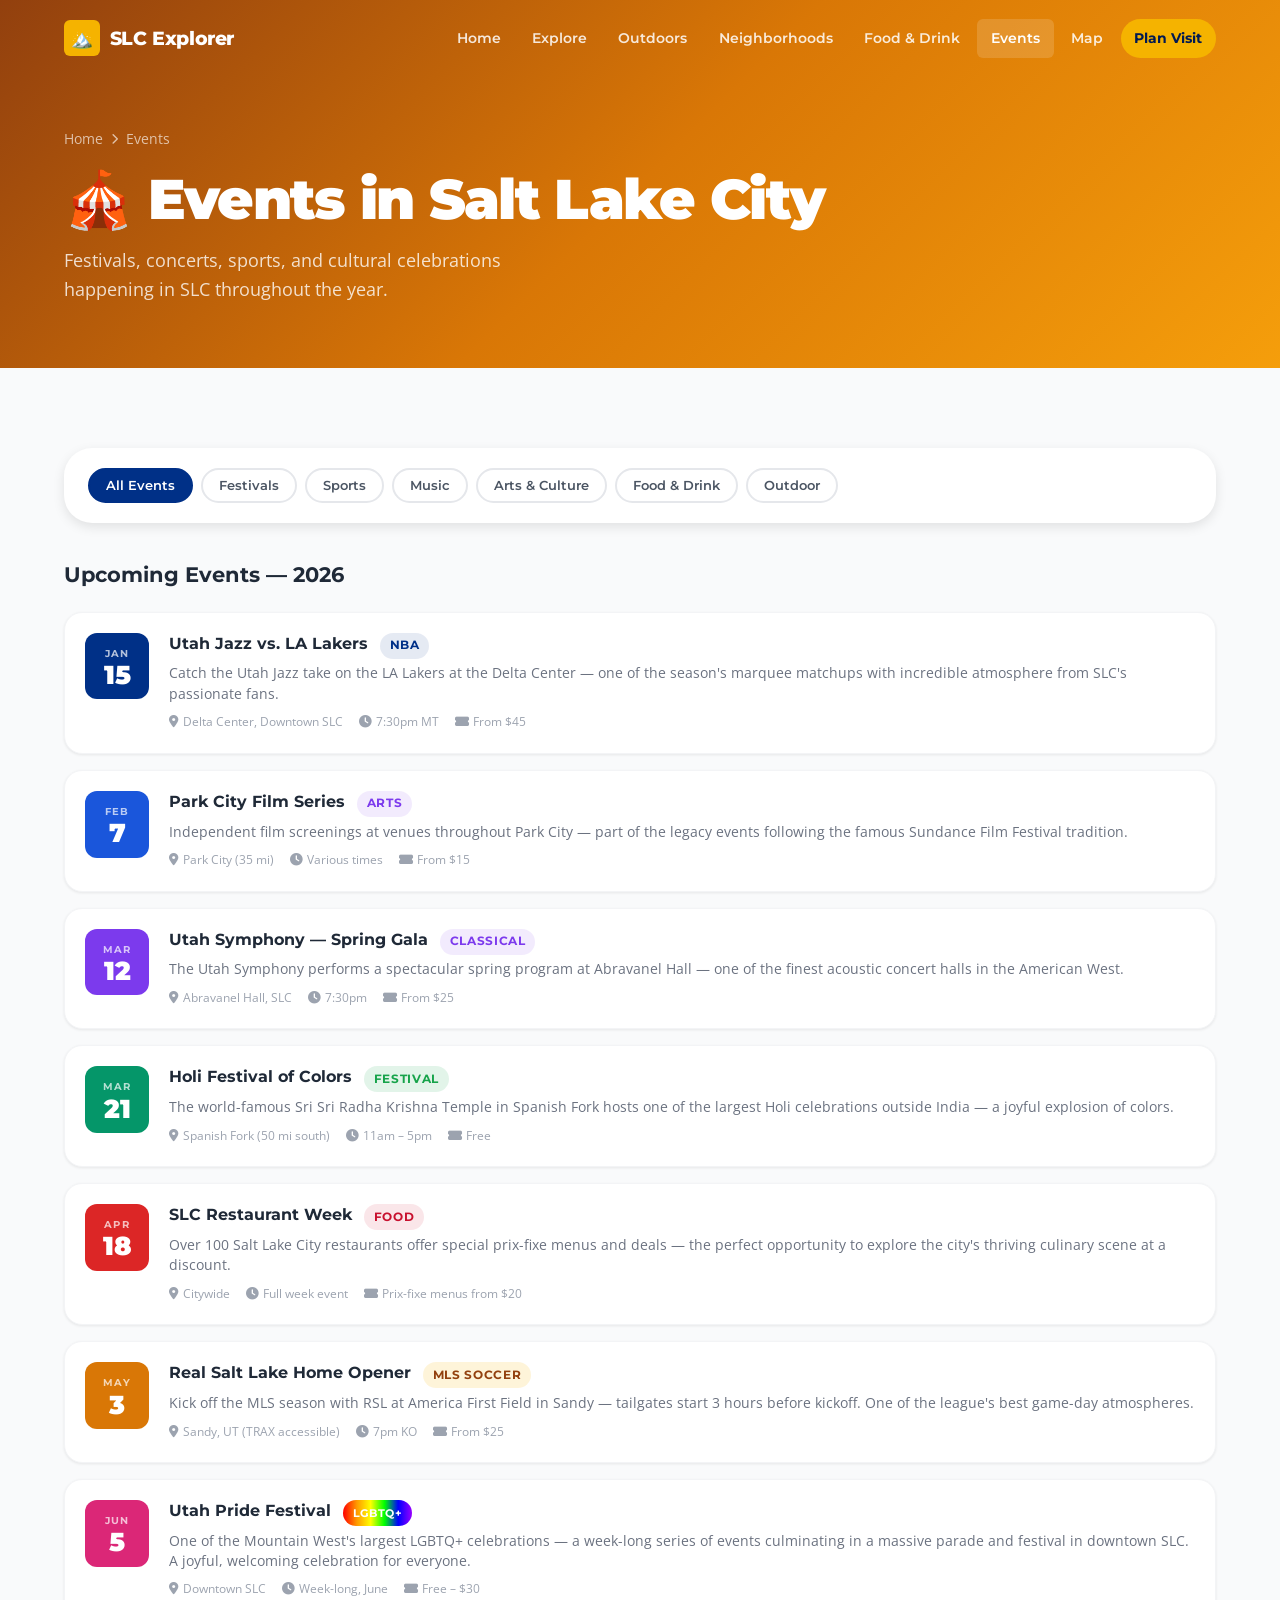
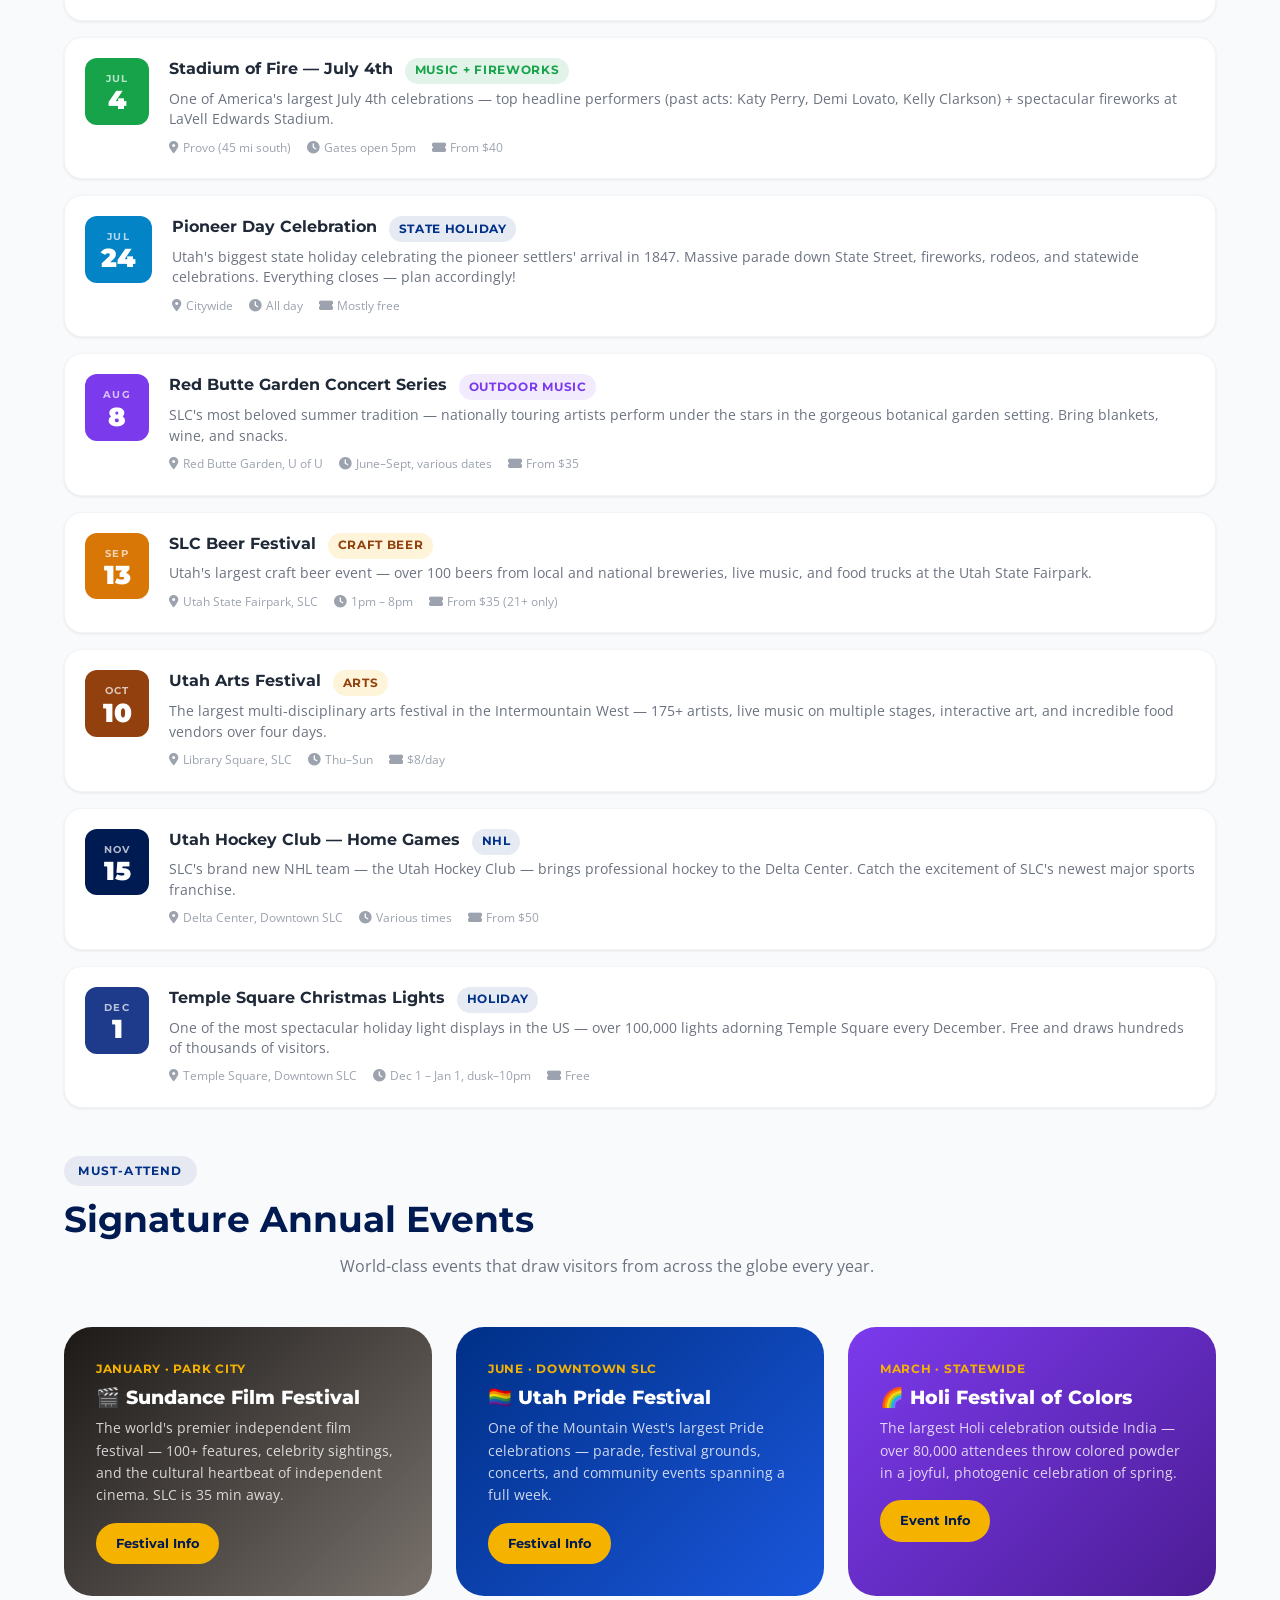
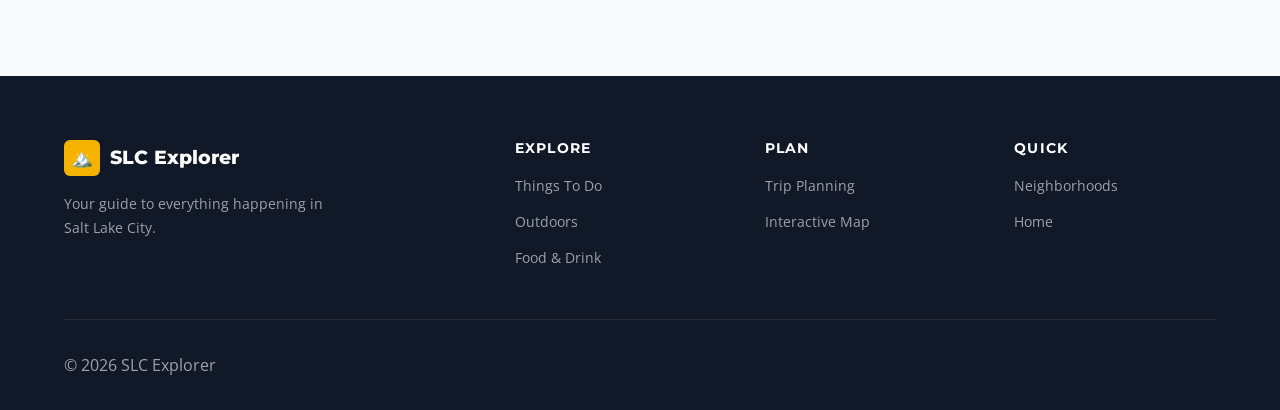
==== events.html @ 90711b34 "Build complete interactive SLC website with 8 pages - index.html: Home page with hero, mountain SVG," ====
<!DOCTYPE html>
<html lang="en">
<head>
  <meta charset="UTF-8">
  <meta name="viewport" content="width=device-width, initial-scale=1.0">
  <title>Events — SLC Explorer</title>
  <link rel="preconnect" href="https://fonts.googleapis.com">
  <link href="https://fonts.googleapis.com/css2?family=Montserrat:wght@400;600;700;800;900&family=Open+Sans:wght@400;500;600&display=swap" rel="stylesheet">
  <link rel="stylesheet" href="https://cdnjs.cloudflare.com/ajax/libs/font-awesome/6.4.0/css/all.min.css">
  <link rel="stylesheet" href="style.css">
  <style>
    .event-date { display: flex; flex-direction: column; align-items: center; background: var(--primary); color: var(--white); border-radius: var(--radius-md); padding: 0.75rem 1rem; min-width: 64px; text-align: center; flex-shrink: 0; }
    .event-date .month { font-family: var(--font-sans); font-size: 0.65rem; font-weight: 700; text-transform: uppercase; letter-spacing: 0.1em; color: rgba(255,255,255,0.7); }
    .event-date .day { font-family: var(--font-sans); font-size: 1.6rem; font-weight: 900; line-height: 1; }
    .event-card { display: flex; gap: 1.25rem; background: var(--white); border-radius: var(--radius-lg); padding: 1.25rem; box-shadow: var(--shadow-sm); border: 1px solid var(--gray-100); transition: var(--transition); align-items: flex-start; }
    .event-card:hover { transform: translateY(-4px); box-shadow: var(--shadow-lg); }
    .event-info h3 { font-size: 1rem; font-weight: 700; margin-bottom: 0.3rem; }
    .event-info p { font-size: 0.85rem; color: var(--gray-500); line-height: 1.5; margin-bottom: 0.5rem; }
    .event-meta { display: flex; gap: 1rem; flex-wrap: wrap; }
    .event-meta span { font-size: 0.78rem; color: var(--gray-400); display: flex; align-items: center; gap: 0.3rem; }
    .annual-card { border-radius: var(--radius-xl); padding: 2rem; color: var(--white); position: relative; overflow: hidden; }
    .annual-card h3 { font-size: 1.2rem; font-weight: 800; margin-bottom: 0.5rem; }
    .annual-card p { font-size: 0.85rem; color: rgba(255,255,255,0.8); margin-bottom: 1rem; }
    .annual-card .timing { font-family: var(--font-sans); font-size: 0.78rem; font-weight: 700; color: var(--accent); text-transform: uppercase; letter-spacing: 0.06em; margin-bottom: 0.4rem; }
  </style>
</head>
<body>

<nav class="navbar scrolled" id="navbar">
  <div class="container">
    <a href="index.html" class="nav-logo"><div class="logo-icon">🏔️</div> SLC Explorer</a>
    <div class="nav-links">
      <a href="index.html">Home</a>
      <a href="explore.html">Explore</a>
      <a href="outdoors.html">Outdoors</a>
      <a href="neighborhoods.html">Neighborhoods</a>
      <a href="food.html">Food & Drink</a>
      <a href="events.html" class="active">Events</a>
      <a href="map.html">Map</a>
      <a href="plan.html" class="nav-cta">Plan Visit</a>
    </div>
    <button class="nav-toggle"><span></span><span></span><span></span></button>
  </div>
</nav>

<div class="page-hero">
  <div class="page-hero-bg" style="background: linear-gradient(135deg, #92400e 0%, #d97706 50%, #f59e0b 100%);"></div>
  <div class="container">
    <div class="breadcrumb"><a href="index.html">Home</a> <i class="fas fa-chevron-right" style="font-size:0.7rem;"></i> Events</div>
    <h1>🎪 Events in Salt Lake City</h1>
    <p>Festivals, concerts, sports, and cultural celebrations happening in SLC throughout the year.</p>
  </div>
</div>

<section class="section">
  <div class="container">

    <!-- Filter -->
    <div class="filter-bar reveal">
      <div class="filter-chips">
        <button class="chip active" data-filter="all">All Events</button>
        <button class="chip" data-filter="festival">Festivals</button>
        <button class="chip" data-filter="sports">Sports</button>
        <button class="chip" data-filter="music">Music</button>
        <button class="chip" data-filter="arts">Arts & Culture</button>
        <button class="chip" data-filter="food">Food & Drink</button>
        <button class="chip" data-filter="outdoor">Outdoor</button>
      </div>
    </div>

    <!-- Upcoming Events List -->
    <h3 class="reveal" style="margin-bottom: 1.5rem; font-size: 1.3rem;">Upcoming Events — 2026</h3>
    <div class="cards-grid" style="display: flex; flex-direction: column; gap: 1rem; margin-bottom: 3rem;">

      <div class="event-card filterable-card reveal" data-category="sports">
        <div class="event-date" style="background: var(--primary);">
          <div class="month">JAN</div>
          <div class="day">15</div>
        </div>
        <div class="event-info">
          <div style="display: flex; align-items: center; gap: 0.75rem; margin-bottom: 0.3rem;"><h3>Utah Jazz vs. LA Lakers</h3><span class="badge badge-blue">NBA</span></div>
          <p>Catch the Utah Jazz take on the LA Lakers at the Delta Center — one of the season's marquee matchups with incredible atmosphere from SLC's passionate fans.</p>
          <div class="event-meta">
            <span><i class="fas fa-map-marker-alt"></i> Delta Center, Downtown SLC</span>
            <span><i class="fas fa-clock"></i> 7:30pm MT</span>
            <span><i class="fas fa-ticket-alt"></i> From $45</span>
          </div>
        </div>
      </div>

      <div class="event-card filterable-card reveal" data-category="outdoor festival">
        <div class="event-date" style="background: var(--primary-light);">
          <div class="month">FEB</div>
          <div class="day">7</div>
        </div>
        <div class="event-info">
          <div style="display: flex; align-items: center; gap: 0.75rem; margin-bottom: 0.3rem;"><h3>Park City Film Series</h3><span class="badge badge-purple">Arts</span></div>
          <p>Independent film screenings at venues throughout Park City — part of the legacy events following the famous Sundance Film Festival tradition.</p>
          <div class="event-meta">
            <span><i class="fas fa-map-marker-alt"></i> Park City (35 mi)</span>
            <span><i class="fas fa-clock"></i> Various times</span>
            <span><i class="fas fa-ticket-alt"></i> From $15</span>
          </div>
        </div>
      </div>

      <div class="event-card filterable-card reveal" data-category="music">
        <div class="event-date" style="background: #7c3aed;">
          <div class="month">MAR</div>
          <div class="day">12</div>
        </div>
        <div class="event-info">
          <div style="display: flex; align-items: center; gap: 0.75rem; margin-bottom: 0.3rem;"><h3>Utah Symphony — Spring Gala</h3><span class="badge badge-purple">Classical</span></div>
          <p>The Utah Symphony performs a spectacular spring program at Abravanel Hall — one of the finest acoustic concert halls in the American West.</p>
          <div class="event-meta">
            <span><i class="fas fa-map-marker-alt"></i> Abravanel Hall, SLC</span>
            <span><i class="fas fa-clock"></i> 7:30pm</span>
            <span><i class="fas fa-ticket-alt"></i> From $25</span>
          </div>
        </div>
      </div>

      <div class="event-card filterable-card reveal" data-category="festival outdoor">
        <div class="event-date" style="background: #059669;">
          <div class="month">MAR</div>
          <div class="day">21</div>
        </div>
        <div class="event-info">
          <div style="display: flex; align-items: center; gap: 0.75rem; margin-bottom: 0.3rem;"><h3>Holi Festival of Colors</h3><span class="badge badge-green">Festival</span></div>
          <p>The world-famous Sri Sri Radha Krishna Temple in Spanish Fork hosts one of the largest Holi celebrations outside India — a joyful explosion of colors.</p>
          <div class="event-meta">
            <span><i class="fas fa-map-marker-alt"></i> Spanish Fork (50 mi south)</span>
            <span><i class="fas fa-clock"></i> 11am – 5pm</span>
            <span><i class="fas fa-ticket-alt"></i> Free</span>
          </div>
        </div>
      </div>

      <div class="event-card filterable-card reveal" data-category="food festival">
        <div class="event-date" style="background: #dc2626;">
          <div class="month">APR</div>
          <div class="day">18</div>
        </div>
        <div class="event-info">
          <div style="display: flex; align-items: center; gap: 0.75rem; margin-bottom: 0.3rem;"><h3>SLC Restaurant Week</h3><span class="badge badge-red">Food</span></div>
          <p>Over 100 Salt Lake City restaurants offer special prix-fixe menus and deals — the perfect opportunity to explore the city's thriving culinary scene at a discount.</p>
          <div class="event-meta">
            <span><i class="fas fa-map-marker-alt"></i> Citywide</span>
            <span><i class="fas fa-clock"></i> Full week event</span>
            <span><i class="fas fa-ticket-alt"></i> Prix-fixe menus from $20</span>
          </div>
        </div>
      </div>

      <div class="event-card filterable-card reveal" data-category="sports outdoor">
        <div class="event-date" style="background: #d97706;">
          <div class="month">MAY</div>
          <div class="day">3</div>
        </div>
        <div class="event-info">
          <div style="display: flex; align-items: center; gap: 0.75rem; margin-bottom: 0.3rem;"><h3>Real Salt Lake Home Opener</h3><span class="badge badge-yellow">MLS Soccer</span></div>
          <p>Kick off the MLS season with RSL at America First Field in Sandy — tailgates start 3 hours before kickoff. One of the league's best game-day atmospheres.</p>
          <div class="event-meta">
            <span><i class="fas fa-map-marker-alt"></i> Sandy, UT (TRAX accessible)</span>
            <span><i class="fas fa-clock"></i> 7pm KO</span>
            <span><i class="fas fa-ticket-alt"></i> From $25</span>
          </div>
        </div>
      </div>

      <div class="event-card filterable-card reveal" data-category="festival arts">
        <div class="event-date" style="background: #db2777;">
          <div class="month">JUN</div>
          <div class="day">5</div>
        </div>
        <div class="event-info">
          <div style="display: flex; align-items: center; gap: 0.75rem; margin-bottom: 0.3rem;"><h3>Utah Pride Festival</h3><span class="badge" style="background: linear-gradient(90deg, #f00, #f90, #ff0, #0f0, #00f, #90f); color: white; font-size: 0.7rem;">LGBTQ+</span></div>
          <p>One of the Mountain West's largest LGBTQ+ celebrations — a week-long series of events culminating in a massive parade and festival in downtown SLC. A joyful, welcoming celebration for everyone.</p>
          <div class="event-meta">
            <span><i class="fas fa-map-marker-alt"></i> Downtown SLC</span>
            <span><i class="fas fa-clock"></i> Week-long, June</span>
            <span><i class="fas fa-ticket-alt"></i> Free – $30</span>
          </div>
        </div>
      </div>

      <div class="event-card filterable-card reveal" data-category="music outdoor">
        <div class="event-date" style="background: #16a34a;">
          <div class="month">JUL</div>
          <div class="day">4</div>
        </div>
        <div class="event-info">
          <div style="display: flex; align-items: center; gap: 0.75rem; margin-bottom: 0.3rem;"><h3>Stadium of Fire — July 4th</h3><span class="badge badge-green">Music + Fireworks</span></div>
          <p>One of America's largest July 4th celebrations — top headline performers (past acts: Katy Perry, Demi Lovato, Kelly Clarkson) + spectacular fireworks at LaVell Edwards Stadium.</p>
          <div class="event-meta">
            <span><i class="fas fa-map-marker-alt"></i> Provo (45 mi south)</span>
            <span><i class="fas fa-clock"></i> Gates open 5pm</span>
            <span><i class="fas fa-ticket-alt"></i> From $40</span>
          </div>
        </div>
      </div>

      <div class="event-card filterable-card reveal" data-category="arts festival">
        <div class="event-date" style="background: #0284c7;">
          <div class="month">JUL</div>
          <div class="day">24</div>
        </div>
        <div class="event-info">
          <div style="display: flex; align-items: center; gap: 0.75rem; margin-bottom: 0.3rem;"><h3>Pioneer Day Celebration</h3><span class="badge badge-blue">State Holiday</span></div>
          <p>Utah's biggest state holiday celebrating the pioneer settlers' arrival in 1847. Massive parade down State Street, fireworks, rodeos, and statewide celebrations. Everything closes — plan accordingly!</p>
          <div class="event-meta">
            <span><i class="fas fa-map-marker-alt"></i> Citywide</span>
            <span><i class="fas fa-clock"></i> All day</span>
            <span><i class="fas fa-ticket-alt"></i> Mostly free</span>
          </div>
        </div>
      </div>

      <div class="event-card filterable-card reveal" data-category="festival music outdoor">
        <div class="event-date" style="background: #7c3aed;">
          <div class="month">AUG</div>
          <div class="day">8</div>
        </div>
        <div class="event-info">
          <div style="display: flex; align-items: center; gap: 0.75rem; margin-bottom: 0.3rem;"><h3>Red Butte Garden Concert Series</h3><span class="badge badge-purple">Outdoor Music</span></div>
          <p>SLC's most beloved summer tradition — nationally touring artists perform under the stars in the gorgeous botanical garden setting. Bring blankets, wine, and snacks.</p>
          <div class="event-meta">
            <span><i class="fas fa-map-marker-alt"></i> Red Butte Garden, U of U</span>
            <span><i class="fas fa-clock"></i> June–Sept, various dates</span>
            <span><i class="fas fa-ticket-alt"></i> From $35</span>
          </div>
        </div>
      </div>

      <div class="event-card filterable-card reveal" data-category="food festival">
        <div class="event-date" style="background: #d97706;">
          <div class="month">SEP</div>
          <div class="day">13</div>
        </div>
        <div class="event-info">
          <div style="display: flex; align-items: center; gap: 0.75rem; margin-bottom: 0.3rem;"><h3>SLC Beer Festival</h3><span class="badge badge-yellow">Craft Beer</span></div>
          <p>Utah's largest craft beer event — over 100 beers from local and national breweries, live music, and food trucks at the Utah State Fairpark.</p>
          <div class="event-meta">
            <span><i class="fas fa-map-marker-alt"></i> Utah State Fairpark, SLC</span>
            <span><i class="fas fa-clock"></i> 1pm – 8pm</span>
            <span><i class="fas fa-ticket-alt"></i> From $35 (21+ only)</span>
          </div>
        </div>
      </div>

      <div class="event-card filterable-card reveal" data-category="arts festival">
        <div class="event-date" style="background: #92400e;">
          <div class="month">OCT</div>
          <div class="day">10</div>
        </div>
        <div class="event-info">
          <div style="display: flex; align-items: center; gap: 0.75rem; margin-bottom: 0.3rem;"><h3>Utah Arts Festival</h3><span class="badge badge-yellow">Arts</span></div>
          <p>The largest multi-disciplinary arts festival in the Intermountain West — 175+ artists, live music on multiple stages, interactive art, and incredible food vendors over four days.</p>
          <div class="event-meta">
            <span><i class="fas fa-map-marker-alt"></i> Library Square, SLC</span>
            <span><i class="fas fa-clock"></i> Thu–Sun</span>
            <span><i class="fas fa-ticket-alt"></i> $8/day</span>
          </div>
        </div>
      </div>

      <div class="event-card filterable-card reveal" data-category="sports">
        <div class="event-date" style="background: var(--primary-dark);">
          <div class="month">NOV</div>
          <div class="day">15</div>
        </div>
        <div class="event-info">
          <div style="display: flex; align-items: center; gap: 0.75rem; margin-bottom: 0.3rem;"><h3>Utah Hockey Club — Home Games</h3><span class="badge badge-blue">NHL</span></div>
          <p>SLC's brand new NHL team — the Utah Hockey Club — brings professional hockey to the Delta Center. Catch the excitement of SLC's newest major sports franchise.</p>
          <div class="event-meta">
            <span><i class="fas fa-map-marker-alt"></i> Delta Center, Downtown SLC</span>
            <span><i class="fas fa-clock"></i> Various times</span>
            <span><i class="fas fa-ticket-alt"></i> From $50</span>
          </div>
        </div>
      </div>

      <div class="event-card filterable-card reveal" data-category="festival outdoor">
        <div class="event-date" style="background: #1e3a8a;">
          <div class="month">DEC</div>
          <div class="day">1</div>
        </div>
        <div class="event-info">
          <div style="display: flex; align-items: center; gap: 0.75rem; margin-bottom: 0.3rem;"><h3>Temple Square Christmas Lights</h3><span class="badge badge-blue">Holiday</span></div>
          <p>One of the most spectacular holiday light displays in the US — over 100,000 lights adorning Temple Square every December. Free and draws hundreds of thousands of visitors.</p>
          <div class="event-meta">
            <span><i class="fas fa-map-marker-alt"></i> Temple Square, Downtown SLC</span>
            <span><i class="fas fa-clock"></i> Dec 1 – Jan 1, dusk–10pm</span>
            <span><i class="fas fa-ticket-alt"></i> Free</span>
          </div>
        </div>
      </div>
    </div>

    <!-- Annual Signature Events -->
    <div class="section-header reveal" style="text-align:left;">
      <div class="section-tag">Must-Attend</div>
      <h2>Signature Annual Events</h2>
      <p style="color: var(--gray-500);">World-class events that draw visitors from across the globe every year.</p>
    </div>
    <div class="grid-3 reveal">
      <div class="annual-card" style="background: linear-gradient(135deg, #1c1917, #78716c);">
        <div class="timing">January · Park City</div>
        <h3>🎬 Sundance Film Festival</h3>
        <p>The world's premier independent film festival — 100+ features, celebrity sightings, and the cultural heartbeat of independent cinema. SLC is 35 min away.</p>
        <a href="#" class="btn btn-primary btn-sm">Festival Info</a>
      </div>
      <div class="annual-card" style="background: linear-gradient(135deg, #003087, #1a56db);">
        <div class="timing">June · Downtown SLC</div>
        <h3>🏳️‍🌈 Utah Pride Festival</h3>
        <p>One of the Mountain West's largest Pride celebrations — parade, festival grounds, concerts, and community events spanning a full week.</p>
        <a href="#" class="btn btn-primary btn-sm">Festival Info</a>
      </div>
      <div class="annual-card" style="background: linear-gradient(135deg, #7c3aed, #4c1d95);">
        <div class="timing">March · Statewide</div>
        <h3>🌈 Holi Festival of Colors</h3>
        <p>The largest Holi celebration outside India — over 80,000 attendees throw colored powder in a joyful, photogenic celebration of spring.</p>
        <a href="#" class="btn btn-primary btn-sm">Event Info</a>
      </div>
    </div>

  </div>
</section>

<footer class="footer">
  <div class="container">
    <div class="footer-grid">
      <div class="footer-brand"><div class="logo"><div class="icon">🏔️</div> SLC Explorer</div><p>Your guide to everything happening in Salt Lake City.</p></div>
      <div class="footer-col"><h4>Explore</h4><ul><li><a href="explore.html">Things To Do</a></li><li><a href="outdoors.html">Outdoors</a></li><li><a href="food.html">Food & Drink</a></li></ul></div>
      <div class="footer-col"><h4>Plan</h4><ul><li><a href="plan.html">Trip Planning</a></li><li><a href="map.html">Interactive Map</a></li></ul></div>
      <div class="footer-col"><h4>Quick</h4><ul><li><a href="neighborhoods.html">Neighborhoods</a></li><li><a href="index.html">Home</a></li></ul></div>
    </div>
    <div class="footer-bottom"><p>© 2026 SLC Explorer</p></div>
  </div>
</footer>

<button id="back-top" title="Back to top"><i class="fas fa-arrow-up"></i></button>
<div class="toast-container"></div>
<script src="script.js"></script>
<script>
  // Filter for event cards
  document.querySelectorAll('.chip[data-filter]').forEach(btn => {
    btn.addEventListener('click', () => {
      document.querySelectorAll('.chip[data-filter]').forEach(b => b.classList.remove('active'));
      btn.classList.add('active');
      const filter = btn.dataset.filter;
      document.querySelectorAll('.filterable-card').forEach(card => {
        const cat = card.dataset.category || '';
        card.style.display = (filter === 'all' || cat.includes(filter)) ? '' : 'none';
      });
    });
  });
</script>
</body>
</html>
---- style.css ----
/* ===== DESIGN TOKENS ===== */
:root {
  --primary: #003087;
  --primary-light: #1a56db;
  --primary-dark: #001a52;
  --secondary: #c8102e;
  --accent: #f5b300;
  --accent-dark: #c9940a;
  --green: #16a34a;
  --white: #ffffff;
  --gray-50: #f9fafb;
  --gray-100: #f3f4f6;
  --gray-200: #e5e7eb;
  --gray-300: #d1d5db;
  --gray-400: #9ca3af;
  --gray-500: #6b7280;
  --gray-600: #4b5563;
  --gray-700: #374151;
  --gray-800: #1f2937;
  --gray-900: #111827;
  --shadow-sm: 0 1px 3px rgba(0,0,0,0.08);
  --shadow-md: 0 4px 12px rgba(0,0,0,0.10);
  --shadow-lg: 0 10px 30px rgba(0,0,0,0.13);
  --shadow-xl: 0 20px 50px rgba(0,0,0,0.18);
  --radius-sm: 6px;
  --radius-md: 12px;
  --radius-lg: 18px;
  --radius-xl: 28px;
  --radius-full: 9999px;
  --transition: all 0.3s cubic-bezier(0.4, 0, 0.2, 1);
  --font-sans: 'Montserrat', sans-serif;
  --font-body: 'Open Sans', sans-serif;
}

/* ===== RESET ===== */
*, *::before, *::after { box-sizing: border-box; margin: 0; padding: 0; }
html { scroll-behavior: smooth; font-size: 16px; }
body {
  font-family: var(--font-body);
  color: var(--gray-800);
  background: var(--gray-50);
  line-height: 1.65;
  overflow-x: hidden;
}
img { max-width: 100%; display: block; }
a { text-decoration: none; color: inherit; }
ul { list-style: none; }
button { cursor: pointer; border: none; background: none; font-family: inherit; }

/* ===== TYPOGRAPHY ===== */
h1, h2, h3, h4, h5, h6 { font-family: var(--font-sans); line-height: 1.2; }
h1 { font-size: clamp(2rem, 5vw, 3.5rem); }
h2 { font-size: clamp(1.5rem, 3vw, 2.25rem); }
h3 { font-size: clamp(1.1rem, 2vw, 1.4rem); }
p { font-size: 1rem; }

/* ===== LAYOUT ===== */
.container { max-width: 1200px; margin: 0 auto; padding: 0 1.5rem; }
.section { padding: 5rem 0; }
.section-header { text-align: center; margin-bottom: 3rem; }
.section-header h2 { color: var(--primary-dark); margin-bottom: 0.75rem; }
.section-header p { color: var(--gray-500); max-width: 600px; margin: 0 auto; }
.section-tag {
  display: inline-block;
  background: rgba(0,48,135,0.08);
  color: var(--primary);
  font-family: var(--font-sans);
  font-weight: 700;
  font-size: 0.75rem;
  letter-spacing: 0.1em;
  text-transform: uppercase;
  padding: 0.3rem 0.9rem;
  border-radius: var(--radius-full);
  margin-bottom: 0.75rem;
}

/* ===== NAVBAR ===== */
.navbar {
  position: fixed;
  top: 0; left: 0; right: 0;
  z-index: 1000;
  background: transparent;
  transition: var(--transition);
  padding: 1.2rem 0;
}
.navbar.scrolled {
  background: var(--primary-dark);
  box-shadow: var(--shadow-lg);
  padding: 0.75rem 0;
}
.navbar .container {
  display: flex;
  align-items: center;
  justify-content: space-between;
}
.nav-logo {
  display: flex;
  align-items: center;
  gap: 0.6rem;
  color: var(--white);
  font-family: var(--font-sans);
  font-weight: 800;
  font-size: 1.2rem;
  letter-spacing: -0.02em;
}
.nav-logo .logo-icon {
  width: 36px; height: 36px;
  background: var(--accent);
  border-radius: var(--radius-sm);
  display: flex; align-items: center; justify-content: center;
  font-size: 1.1rem;
}
.nav-links {
  display: flex;
  align-items: center;
  gap: 0.25rem;
}
.nav-links a {
  color: rgba(255,255,255,0.85);
  font-family: var(--font-sans);
  font-weight: 600;
  font-size: 0.85rem;
  padding: 0.5rem 0.85rem;
  border-radius: var(--radius-sm);
  transition: var(--transition);
}
.nav-links a:hover, .nav-links a.active {
  color: var(--white);
  background: rgba(255,255,255,0.15);
}
.nav-cta {
  background: var(--accent) !important;
  color: var(--primary-dark) !important;
  font-weight: 700 !important;
  border-radius: var(--radius-full) !important;
}
.nav-cta:hover { background: var(--accent-dark) !important; }
.nav-toggle {
  display: none;
  flex-direction: column;
  gap: 5px;
  padding: 0.5rem;
}
.nav-toggle span {
  display: block;
  width: 24px; height: 2px;
  background: var(--white);
  border-radius: 2px;
  transition: var(--transition);
}

/* ===== HERO ===== */
.hero {
  min-height: 100vh;
  display: flex;
  align-items: center;
  position: relative;
  overflow: hidden;
  color: var(--white);
}
.hero-bg {
  position: absolute;
  inset: 0;
  background: linear-gradient(135deg, #001a52 0%, #003087 40%, #0050a0 70%, #1a6bbf 100%);
  z-index: 0;
}
.hero-bg::after {
  content: '';
  position: absolute;
  inset: 0;
  background: linear-gradient(to bottom, transparent 50%, rgba(0,26,82,0.6) 100%);
}
/* Mountain silhouette layers */
.mountain-layer {
  position: absolute;
  bottom: 0;
  left: 0;
  right: 0;
  z-index: 1;
}
.mountain-layer svg { display: block; }
.hero-content {
  position: relative;
  z-index: 2;
  max-width: 720px;
}
.hero-badge {
  display: inline-flex;
  align-items: center;
  gap: 0.5rem;
  background: rgba(255,255,255,0.15);
  backdrop-filter: blur(10px);
  border: 1px solid rgba(255,255,255,0.25);
  border-radius: var(--radius-full);
  padding: 0.4rem 1rem;
  font-size: 0.8rem;
  font-family: var(--font-sans);
  font-weight: 600;
  letter-spacing: 0.05em;
  margin-bottom: 1.5rem;
  color: rgba(255,255,255,0.9);
}
.hero-badge .dot {
  width: 8px; height: 8px;
  background: var(--accent);
  border-radius: 50%;
  animation: pulse 2s infinite;
}
.hero h1 {
  font-weight: 900;
  letter-spacing: -0.03em;
  margin-bottom: 1.25rem;
  text-shadow: 0 2px 20px rgba(0,0,0,0.3);
}
.hero h1 span { color: var(--accent); }
.hero p {
  font-size: 1.15rem;
  color: rgba(255,255,255,0.85);
  margin-bottom: 2.5rem;
  max-width: 540px;
  line-height: 1.7;
}
.hero-actions {
  display: flex;
  gap: 1rem;
  flex-wrap: wrap;
  margin-bottom: 3rem;
}
.hero-stats {
  display: flex;
  gap: 2.5rem;
  flex-wrap: wrap;
}
.hero-stat {
  display: flex;
  flex-direction: column;
}
.hero-stat .num {
  font-family: var(--font-sans);
  font-weight: 800;
  font-size: 1.8rem;
  color: var(--accent);
  line-height: 1;
}
.hero-stat .label {
  font-size: 0.8rem;
  color: rgba(255,255,255,0.7);
  margin-top: 0.2rem;
}
.hero-weather {
  position: absolute;
  top: 8rem;
  right: 2rem;
  z-index: 2;
  background: rgba(255,255,255,0.12);
  backdrop-filter: blur(16px);
  border: 1px solid rgba(255,255,255,0.2);
  border-radius: var(--radius-lg);
  padding: 1.25rem 1.5rem;
  color: var(--white);
  text-align: center;
  min-width: 160px;
}
.hero-weather .temp {
  font-family: var(--font-sans);
  font-size: 2.5rem;
  font-weight: 800;
  line-height: 1;
}
.hero-weather .condition {
  font-size: 0.85rem;
  color: rgba(255,255,255,0.75);
  margin-top: 0.3rem;
}
.hero-weather .city-time {
  font-size: 0.75rem;
  color: rgba(255,255,255,0.6);
  margin-top: 0.5rem;
  font-family: var(--font-sans);
}
.hero-weather .weather-icon { font-size: 2rem; margin-bottom: 0.25rem; }

/* ===== BUTTONS ===== */
.btn {
  display: inline-flex;
  align-items: center;
  gap: 0.5rem;
  font-family: var(--font-sans);
  font-weight: 700;
  font-size: 0.9rem;
  padding: 0.85rem 1.75rem;
  border-radius: var(--radius-full);
  border: 2px solid transparent;
  transition: var(--transition);
  cursor: pointer;
  white-space: nowrap;
}
.btn-primary {
  background: var(--accent);
  color: var(--primary-dark);
  border-color: var(--accent);
}
.btn-primary:hover {
  background: var(--accent-dark);
  border-color: var(--accent-dark);
  transform: translateY(-2px);
  box-shadow: 0 8px 20px rgba(245,179,0,0.4);
}
.btn-outline {
  background: transparent;
  color: var(--white);
  border-color: rgba(255,255,255,0.5);
}
.btn-outline:hover {
  background: rgba(255,255,255,0.15);
  border-color: var(--white);
  transform: translateY(-2px);
}
.btn-solid {
  background: var(--primary);
  color: var(--white);
  border-color: var(--primary);
}
.btn-solid:hover {
  background: var(--primary-dark);
  transform: translateY(-2px);
  box-shadow: var(--shadow-md);
}
.btn-ghost {
  background: transparent;
  color: var(--primary);
  border-color: var(--primary);
}
.btn-ghost:hover {
  background: var(--primary);
  color: var(--white);
  transform: translateY(-2px);
}
.btn-sm { padding: 0.5rem 1.1rem; font-size: 0.8rem; }
.btn-lg { padding: 1rem 2.25rem; font-size: 1rem; }

/* ===== CARDS ===== */
.card {
  background: var(--white);
  border-radius: var(--radius-lg);
  box-shadow: var(--shadow-sm);
  overflow: hidden;
  transition: var(--transition);
  border: 1px solid var(--gray-100);
}
.card:hover {
  transform: translateY(-6px);
  box-shadow: var(--shadow-xl);
  border-color: transparent;
}
.card-img {
  height: 220px;
  display: flex;
  align-items: center;
  justify-content: center;
  font-size: 4rem;
  position: relative;
  overflow: hidden;
}
.card-body { padding: 1.5rem; }
.card-tag {
  display: inline-block;
  font-size: 0.7rem;
  font-family: var(--font-sans);
  font-weight: 700;
  text-transform: uppercase;
  letter-spacing: 0.08em;
  padding: 0.2rem 0.65rem;
  border-radius: var(--radius-full);
  margin-bottom: 0.6rem;
}
.card-title { font-size: 1.1rem; font-weight: 700; margin-bottom: 0.5rem; color: var(--gray-900); }
.card-desc { font-size: 0.88rem; color: var(--gray-500); line-height: 1.6; margin-bottom: 1rem; }
.card-footer {
  display: flex;
  align-items: center;
  justify-content: space-between;
  padding-top: 1rem;
  border-top: 1px solid var(--gray-100);
}
.card-meta {
  display: flex;
  align-items: center;
  gap: 0.4rem;
  font-size: 0.8rem;
  color: var(--gray-500);
}
.stars { color: var(--accent); font-size: 0.85rem; }

/* ===== GRID LAYOUTS ===== */
.grid-2 { display: grid; grid-template-columns: repeat(2, 1fr); gap: 1.5rem; }
.grid-3 { display: grid; grid-template-columns: repeat(3, 1fr); gap: 1.5rem; }
.grid-4 { display: grid; grid-template-columns: repeat(4, 1fr); gap: 1.5rem; }
.grid-auto { display: grid; grid-template-columns: repeat(auto-fill, minmax(280px, 1fr)); gap: 1.5rem; }

/* ===== FILTER BAR ===== */
.filter-bar {
  background: var(--white);
  border-radius: var(--radius-xl);
  padding: 1.25rem 1.5rem;
  box-shadow: var(--shadow-md);
  margin-bottom: 2.5rem;
  display: flex;
  gap: 1rem;
  align-items: center;
  flex-wrap: wrap;
}
.search-input-wrap {
  position: relative;
  flex: 1;
  min-width: 200px;
}
.search-input-wrap .icon {
  position: absolute;
  left: 1rem;
  top: 50%;
  transform: translateY(-50%);
  color: var(--gray-400);
  font-size: 1rem;
}
.search-input {
  width: 100%;
  padding: 0.75rem 1rem 0.75rem 2.75rem;
  border: 2px solid var(--gray-200);
  border-radius: var(--radius-full);
  font-family: var(--font-body);
  font-size: 0.9rem;
  transition: var(--transition);
  outline: none;
  background: var(--gray-50);
}
.search-input:focus { border-color: var(--primary); background: var(--white); }
.filter-chips { display: flex; gap: 0.5rem; flex-wrap: wrap; }
.chip {
  padding: 0.5rem 1rem;
  border-radius: var(--radius-full);
  border: 2px solid var(--gray-200);
  font-family: var(--font-sans);
  font-weight: 600;
  font-size: 0.8rem;
  color: var(--gray-600);
  cursor: pointer;
  transition: var(--transition);
  background: var(--white);
}
.chip:hover { border-color: var(--primary); color: var(--primary); }
.chip.active {
  background: var(--primary);
  border-color: var(--primary);
  color: var(--white);
}
.chip.accent { }
.chip.active.cat-museum { background: #7c3aed; border-color: #7c3aed; }
.chip.active.cat-park { background: var(--green); border-color: var(--green); }
.chip.active.cat-arts { background: #db2777; border-color: #db2777; }
.chip.active.cat-sports { background: #ea580c; border-color: #ea580c; }
.chip.active.cat-family { background: var(--accent-dark); border-color: var(--accent-dark); }
.chip.active.cat-nightlife { background: #6d28d9; border-color: #6d28d9; }

/* ===== TABS ===== */
.tabs {
  display: flex;
  gap: 0.5rem;
  border-bottom: 2px solid var(--gray-200);
  margin-bottom: 2rem;
  overflow-x: auto;
  padding-bottom: 0;
}
.tab-btn {
  font-family: var(--font-sans);
  font-weight: 700;
  font-size: 0.9rem;
  padding: 0.75rem 1.5rem;
  color: var(--gray-500);
  border-bottom: 3px solid transparent;
  border-radius: 0;
  transition: var(--transition);
  white-space: nowrap;
  margin-bottom: -2px;
}
.tab-btn:hover { color: var(--primary); }
.tab-btn.active {
  color: var(--primary);
  border-bottom-color: var(--primary);
}
.tab-panel { display: none; }
.tab-panel.active { display: block; }

/* ===== MODAL ===== */
.modal-overlay {
  position: fixed;
  inset: 0;
  background: rgba(0,0,0,0.6);
  backdrop-filter: blur(4px);
  z-index: 2000;
  display: flex;
  align-items: center;
  justify-content: center;
  padding: 1rem;
  opacity: 0;
  visibility: hidden;
  transition: var(--transition);
}
.modal-overlay.open {
  opacity: 1;
  visibility: visible;
}
.modal {
  background: var(--white);
  border-radius: var(--radius-xl);
  max-width: 640px;
  width: 100%;
  max-height: 85vh;
  overflow-y: auto;
  box-shadow: var(--shadow-xl);
  transform: translateY(20px) scale(0.97);
  transition: var(--transition);
}
.modal-overlay.open .modal {
  transform: translateY(0) scale(1);
}
.modal-header {
  padding: 1.5rem;
  display: flex;
  align-items: center;
  justify-content: space-between;
  border-bottom: 1px solid var(--gray-100);
  position: sticky;
  top: 0;
  background: var(--white);
  z-index: 1;
}
.modal-close {
  width: 36px; height: 36px;
  border-radius: 50%;
  background: var(--gray-100);
  display: flex; align-items: center; justify-content: center;
  font-size: 1.1rem;
  transition: var(--transition);
  color: var(--gray-600);
}
.modal-close:hover { background: var(--gray-200); color: var(--gray-900); }
.modal-hero {
  height: 200px;
  display: flex;
  align-items: center;
  justify-content: center;
  font-size: 5rem;
}
.modal-body { padding: 1.5rem; }
.modal-body h3 { font-size: 1.5rem; margin-bottom: 0.5rem; }
.modal-body p { color: var(--gray-600); margin-bottom: 1.25rem; line-height: 1.7; }
.modal-info-grid {
  display: grid;
  grid-template-columns: 1fr 1fr;
  gap: 0.75rem;
  margin-bottom: 1.5rem;
}
.info-item {
  background: var(--gray-50);
  border-radius: var(--radius-md);
  padding: 0.75rem 1rem;
}
.info-item .info-label { font-size: 0.72rem; text-transform: uppercase; letter-spacing: 0.08em; color: var(--gray-400); font-family: var(--font-sans); font-weight: 700; }
.info-item .info-value { font-weight: 600; color: var(--gray-800); margin-top: 0.2rem; font-size: 0.9rem; }

/* ===== PAGE HERO (inner pages) ===== */
.page-hero {
  padding: 8rem 0 4rem;
  position: relative;
  overflow: hidden;
  color: var(--white);
}
.page-hero-bg {
  position: absolute;
  inset: 0;
  z-index: 0;
}
.page-hero .container { position: relative; z-index: 2; }
.page-hero h1 { font-weight: 900; letter-spacing: -0.03em; margin-bottom: 0.75rem; }
.page-hero p { color: rgba(255,255,255,0.8); font-size: 1.1rem; max-width: 500px; }
.breadcrumb {
  display: flex;
  align-items: center;
  gap: 0.5rem;
  margin-bottom: 1rem;
  font-size: 0.85rem;
  color: rgba(255,255,255,0.65);
}
.breadcrumb a { color: rgba(255,255,255,0.65); transition: var(--transition); }
.breadcrumb a:hover { color: var(--accent); }

/* ===== CATEGORY COLORS ===== */
.bg-museum { background: linear-gradient(135deg, #4c1d95, #7c3aed); }
.bg-park { background: linear-gradient(135deg, #064e3b, #059669); }
.bg-arts { background: linear-gradient(135deg, #9d174d, #db2777); }
.bg-sports { background: linear-gradient(135deg, #92400e, #d97706); }
.bg-family { background: linear-gradient(135deg, #1e3a8a, #2563eb); }
.bg-nightlife { background: linear-gradient(135deg, #3b0764, #7c3aed); }
.bg-food { background: linear-gradient(135deg, #7f1d1d, #dc2626); }
.bg-nature { background: linear-gradient(135deg, #064e3b, #10b981); }
.bg-history { background: linear-gradient(135deg, #1c1917, #78716c); }
.bg-shopping { background: linear-gradient(135deg, #0c4a6e, #0284c7); }
.bg-winter { background: linear-gradient(135deg, #1e3a8a, #3b82f6); }
.bg-summer { background: linear-gradient(135deg, #064e3b, #22c55e); }

.tag-museum { background: rgba(124,58,237,0.1); color: #7c3aed; }
.tag-park { background: rgba(5,150,105,0.1); color: #059669; }
.tag-arts { background: rgba(219,39,119,0.1); color: #db2777; }
.tag-sports { background: rgba(217,119,6,0.1); color: #d97706; }
.tag-family { background: rgba(37,99,235,0.1); color: #2563eb; }
.tag-nightlife { background: rgba(124,58,237,0.1); color: #7c3aed; }
.tag-food { background: rgba(220,38,38,0.1); color: #dc2626; }
.tag-nature { background: rgba(16,185,129,0.1); color: #10b981; }
.tag-history { background: rgba(120,113,108,0.1); color: #78716c; }
.tag-outdoors { background: rgba(22,163,74,0.1); color: #16a34a; }

/* ===== FEATURE STRIP ===== */
.feature-strip {
  background: var(--primary);
  color: var(--white);
  padding: 2.5rem 0;
}
.feature-strip .container {
  display: flex;
  gap: 2rem;
  justify-content: space-around;
  flex-wrap: wrap;
}
.feature-item {
  display: flex;
  align-items: center;
  gap: 1rem;
  flex: 1;
  min-width: 200px;
}
.feature-item .icon {
  width: 52px; height: 52px;
  background: rgba(255,255,255,0.15);
  border-radius: var(--radius-md);
  display: flex; align-items: center; justify-content: center;
  font-size: 1.5rem;
  flex-shrink: 0;
}
.feature-item .text h4 {
  font-family: var(--font-sans);
  font-weight: 700;
  font-size: 1rem;
  margin-bottom: 0.1rem;
}
.feature-item .text p { font-size: 0.82rem; color: rgba(255,255,255,0.7); }

/* ===== NAV CARDS (home page) ===== */
.nav-cards { display: grid; grid-template-columns: repeat(auto-fill, minmax(200px, 1fr)); gap: 1.25rem; }
.nav-card {
  border-radius: var(--radius-lg);
  padding: 1.75rem 1.25rem;
  color: var(--white);
  cursor: pointer;
  transition: var(--transition);
  text-align: center;
  position: relative;
  overflow: hidden;
  text-decoration: none;
  display: block;
}
.nav-card::after {
  content: '';
  position: absolute;
  inset: 0;
  background: rgba(0,0,0,0);
  transition: var(--transition);
}
.nav-card:hover::after { background: rgba(0,0,0,0.15); }
.nav-card:hover { transform: translateY(-8px) scale(1.02); box-shadow: var(--shadow-xl); }
.nav-card .nav-icon { font-size: 2.5rem; margin-bottom: 0.75rem; }
.nav-card h3 { font-size: 1rem; font-weight: 800; margin-bottom: 0.25rem; }
.nav-card p { font-size: 0.78rem; color: rgba(255,255,255,0.8); line-height: 1.4; }

/* ===== ACCORDION ===== */
.accordion-item {
  border: 1px solid var(--gray-200);
  border-radius: var(--radius-md);
  margin-bottom: 0.75rem;
  overflow: hidden;
  background: var(--white);
}
.accordion-header {
  display: flex;
  align-items: center;
  justify-content: space-between;
  padding: 1.1rem 1.5rem;
  cursor: pointer;
  transition: var(--transition);
  font-family: var(--font-sans);
  font-weight: 700;
  font-size: 0.95rem;
}
.accordion-header:hover { background: var(--gray-50); }
.accordion-arrow {
  font-size: 0.85rem;
  color: var(--gray-400);
  transition: var(--transition);
}
.accordion-item.open .accordion-arrow { transform: rotate(180deg); color: var(--primary); }
.accordion-body {
  max-height: 0;
  overflow: hidden;
  transition: max-height 0.4s ease;
}
.accordion-body-inner {
  padding: 0 1.5rem 1.25rem;
  color: var(--gray-600);
  font-size: 0.9rem;
  line-height: 1.7;
}

/* ===== HIGHLIGHT BOX ===== */
.highlight-box {
  background: linear-gradient(135deg, var(--primary) 0%, var(--primary-light) 100%);
  border-radius: var(--radius-xl);
  padding: 3rem;
  color: var(--white);
  text-align: center;
  position: relative;
  overflow: hidden;
}
.highlight-box::before {
  content: '';
  position: absolute;
  width: 300px; height: 300px;
  background: rgba(255,255,255,0.05);
  border-radius: 50%;
  top: -100px; right: -100px;
}
.highlight-box h2 { margin-bottom: 1rem; }
.highlight-box p { color: rgba(255,255,255,0.8); margin-bottom: 2rem; max-width: 500px; margin-left: auto; margin-right: auto; }

/* ===== SCROLL REVEAL ===== */
.reveal {
  opacity: 0;
  transform: translateY(30px);
  transition: opacity 0.6s ease, transform 0.6s ease;
}
.reveal.visible { opacity: 1; transform: translateY(0); }
.reveal-delay-1 { transition-delay: 0.1s; }
.reveal-delay-2 { transition-delay: 0.2s; }
.reveal-delay-3 { transition-delay: 0.3s; }
.reveal-delay-4 { transition-delay: 0.4s; }

/* ===== BADGE / PILL ===== */
.badge {
  display: inline-block;
  font-size: 0.72rem;
  font-family: var(--font-sans);
  font-weight: 700;
  text-transform: uppercase;
  letter-spacing: 0.06em;
  padding: 0.22rem 0.6rem;
  border-radius: var(--radius-full);
}
.badge-green { background: rgba(22,163,74,0.12); color: var(--green); }
.badge-blue { background: rgba(0,48,135,0.1); color: var(--primary); }
.badge-yellow { background: rgba(245,179,0,0.15); color: #92400e; }
.badge-red { background: rgba(200,16,46,0.1); color: var(--secondary); }
.badge-purple { background: rgba(124,58,237,0.1); color: #7c3aed; }

/* ===== RATING ===== */
.rating { display: flex; align-items: center; gap: 0.3rem; }
.rating .stars { color: #f59e0b; }
.rating .count { font-size: 0.8rem; color: var(--gray-400); }

/* ===== BACK TO TOP ===== */
#back-top {
  position: fixed;
  bottom: 2rem;
  right: 2rem;
  width: 46px; height: 46px;
  background: var(--primary);
  color: var(--white);
  border-radius: 50%;
  display: flex; align-items: center; justify-content: center;
  font-size: 1.1rem;
  box-shadow: var(--shadow-lg);
  cursor: pointer;
  z-index: 500;
  opacity: 0;
  transform: translateY(20px);
  transition: var(--transition);
}
#back-top.visible { opacity: 1; transform: translateY(0); }
#back-top:hover { background: var(--primary-dark); transform: translateY(-3px); }

/* ===== FOOTER ===== */
.footer {
  background: var(--gray-900);
  color: var(--gray-400);
  padding: 4rem 0 2rem;
}
.footer-grid {
  display: grid;
  grid-template-columns: 2fr repeat(3, 1fr);
  gap: 3rem;
  margin-bottom: 3rem;
}
.footer-brand .logo {
  display: flex;
  align-items: center;
  gap: 0.6rem;
  color: var(--white);
  font-family: var(--font-sans);
  font-weight: 800;
  font-size: 1.2rem;
  margin-bottom: 1rem;
}
.footer-brand .logo .icon {
  width: 36px; height: 36px;
  background: var(--accent);
  border-radius: var(--radius-sm);
  display: flex; align-items: center; justify-content: center;
  font-size: 1.1rem;
}
.footer-brand p { font-size: 0.88rem; line-height: 1.7; max-width: 260px; }
.footer-social { display: flex; gap: 0.75rem; margin-top: 1.25rem; }
.social-btn {
  width: 36px; height: 36px;
  background: rgba(255,255,255,0.08);
  border-radius: var(--radius-sm);
  display: flex; align-items: center; justify-content: center;
  transition: var(--transition);
  font-size: 0.9rem;
  color: var(--gray-400);
}
.social-btn:hover { background: var(--primary); color: var(--white); }
.footer-col h4 {
  color: var(--white);
  font-family: var(--font-sans);
  font-size: 0.85rem;
  font-weight: 700;
  text-transform: uppercase;
  letter-spacing: 0.08em;
  margin-bottom: 1rem;
}
.footer-col ul { display: flex; flex-direction: column; gap: 0.6rem; }
.footer-col a { font-size: 0.88rem; transition: var(--transition); }
.footer-col a:hover { color: var(--white); padding-left: 4px; }
.footer-bottom {
  border-top: 1px solid rgba(255,255,255,0.08);
  padding-top: 2rem;
  display: flex;
  align-items: center;
  justify-content: space-between;
  font-size: 0.83rem;
  flex-wrap: wrap;
  gap: 1rem;
}
.footer-bottom a { color: var(--accent); }

/* ===== NOTIFICATIONS ===== */
.toast-container {
  position: fixed;
  bottom: 5rem;
  right: 2rem;
  z-index: 3000;
  display: flex;
  flex-direction: column;
  gap: 0.75rem;
}
.toast {
  background: var(--gray-900);
  color: var(--white);
  padding: 0.85rem 1.25rem;
  border-radius: var(--radius-md);
  font-size: 0.88rem;
  display: flex;
  align-items: center;
  gap: 0.6rem;
  box-shadow: var(--shadow-xl);
  animation: slideInRight 0.3s ease;
  max-width: 300px;
}
.toast.success { border-left: 4px solid var(--green); }
.toast.info { border-left: 4px solid var(--primary-light); }

/* ===== SKELETON LOADER ===== */
.skeleton {
  background: linear-gradient(90deg, var(--gray-200) 0%, var(--gray-100) 50%, var(--gray-200) 100%);
  background-size: 200% 100%;
  animation: shimmer 1.5s infinite;
  border-radius: var(--radius-sm);
}

/* ===== ANIMATIONS ===== */
@keyframes pulse {
  0%, 100% { opacity: 1; transform: scale(1); }
  50% { opacity: 0.7; transform: scale(1.15); }
}
@keyframes shimmer {
  0% { background-position: 200% 0; }
  100% { background-position: -200% 0; }
}
@keyframes slideInRight {
  from { transform: translateX(100px); opacity: 0; }
  to { transform: translateX(0); opacity: 1; }
}
@keyframes fadeIn {
  from { opacity: 0; }
  to { opacity: 1; }
}
@keyframes float {
  0%, 100% { transform: translateY(0); }
  50% { transform: translateY(-10px); }
}
@keyframes countUp { from { opacity: 0; } to { opacity: 1; } }

/* ===== MISC UTILITIES ===== */
.text-center { text-align: center; }
.text-white { color: var(--white); }
.text-primary { color: var(--primary); }
.text-accent { color: var(--accent-dark); }
.text-muted { color: var(--gray-500); }
.fw-bold { font-weight: 700; }
.fw-black { font-weight: 900; }
.mb-1 { margin-bottom: 0.5rem; }
.mb-2 { margin-bottom: 1rem; }
.mb-3 { margin-bottom: 1.5rem; }
.mb-4 { margin-bottom: 2rem; }
.mt-auto { margin-top: auto; }
.d-flex { display: flex; }
.align-center { align-items: center; }
.gap-1 { gap: 0.5rem; }
.gap-2 { gap: 1rem; }
.no-results {
  text-align: center;
  padding: 4rem 2rem;
  color: var(--gray-400);
}
.no-results .icon { font-size: 3rem; margin-bottom: 1rem; }
.no-results h3 { font-size: 1.2rem; color: var(--gray-600); margin-bottom: 0.5rem; }

/* ===== RESPONSIVE ===== */
@media (max-width: 1024px) {
  .footer-grid { grid-template-columns: 1fr 1fr; }
  .hero-weather { display: none; }
}
@media (max-width: 768px) {
  .nav-links { display: none; position: fixed; top: 0; left: 0; right: 0; height: 100vh; background: var(--primary-dark); flex-direction: column; align-items: center; justify-content: center; gap: 1rem; z-index: 999; }
  .nav-links.open { display: flex; }
  .nav-links a { font-size: 1.1rem; }
  .nav-toggle { display: flex; }
  .grid-2, .grid-3, .grid-4 { grid-template-columns: 1fr; }
  .footer-grid { grid-template-columns: 1fr; gap: 2rem; }
  .filter-bar { flex-direction: column; }
  .section { padding: 3rem 0; }
  .hero-stats { gap: 1.5rem; }
  .modal-info-grid { grid-template-columns: 1fr; }
  .highlight-box { padding: 2rem 1.5rem; }
  .tabs { -webkit-overflow-scrolling: touch; }
  .page-hero { padding: 7rem 0 3rem; }
}
@media (max-width: 480px) {
  .hero-actions { flex-direction: column; }
  .btn { width: 100%; justify-content: center; }
  .nav-cards { grid-template-columns: repeat(2, 1fr); }
  .hero h1 { font-size: 2rem; }
}
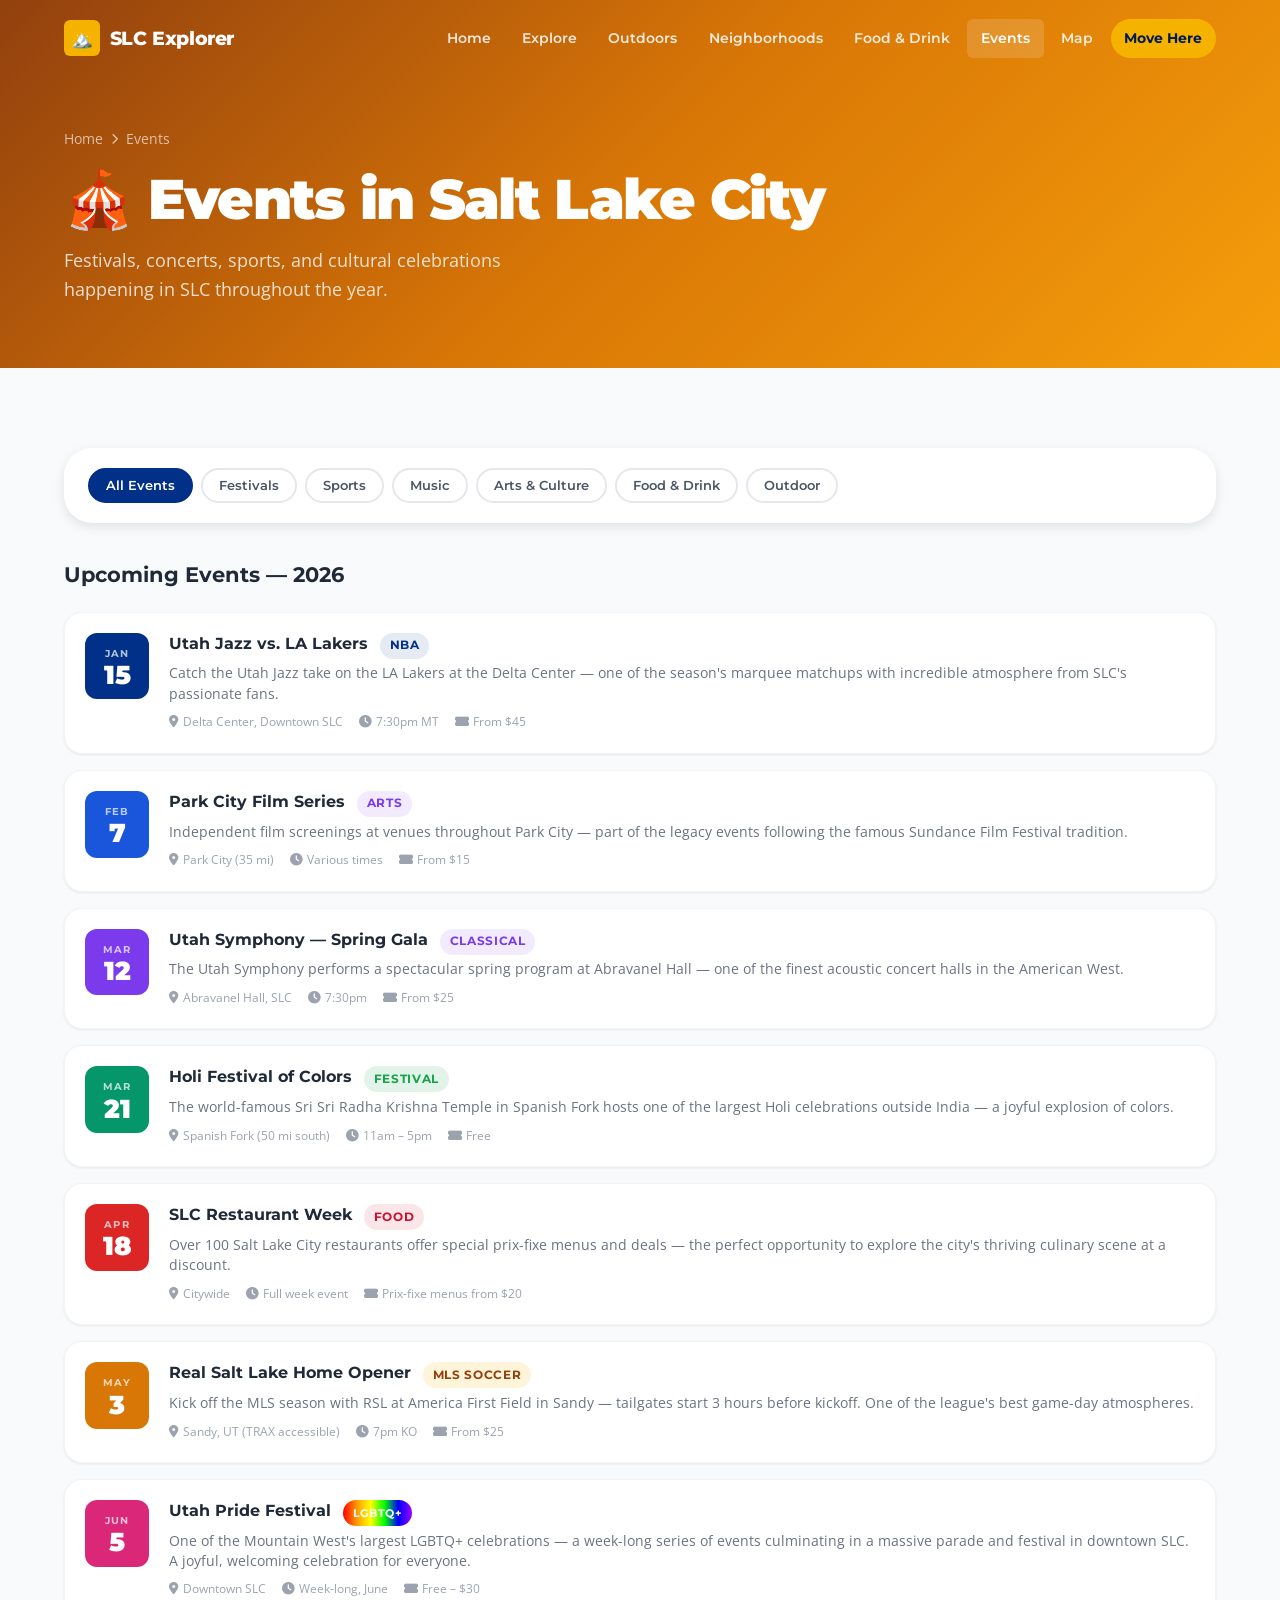
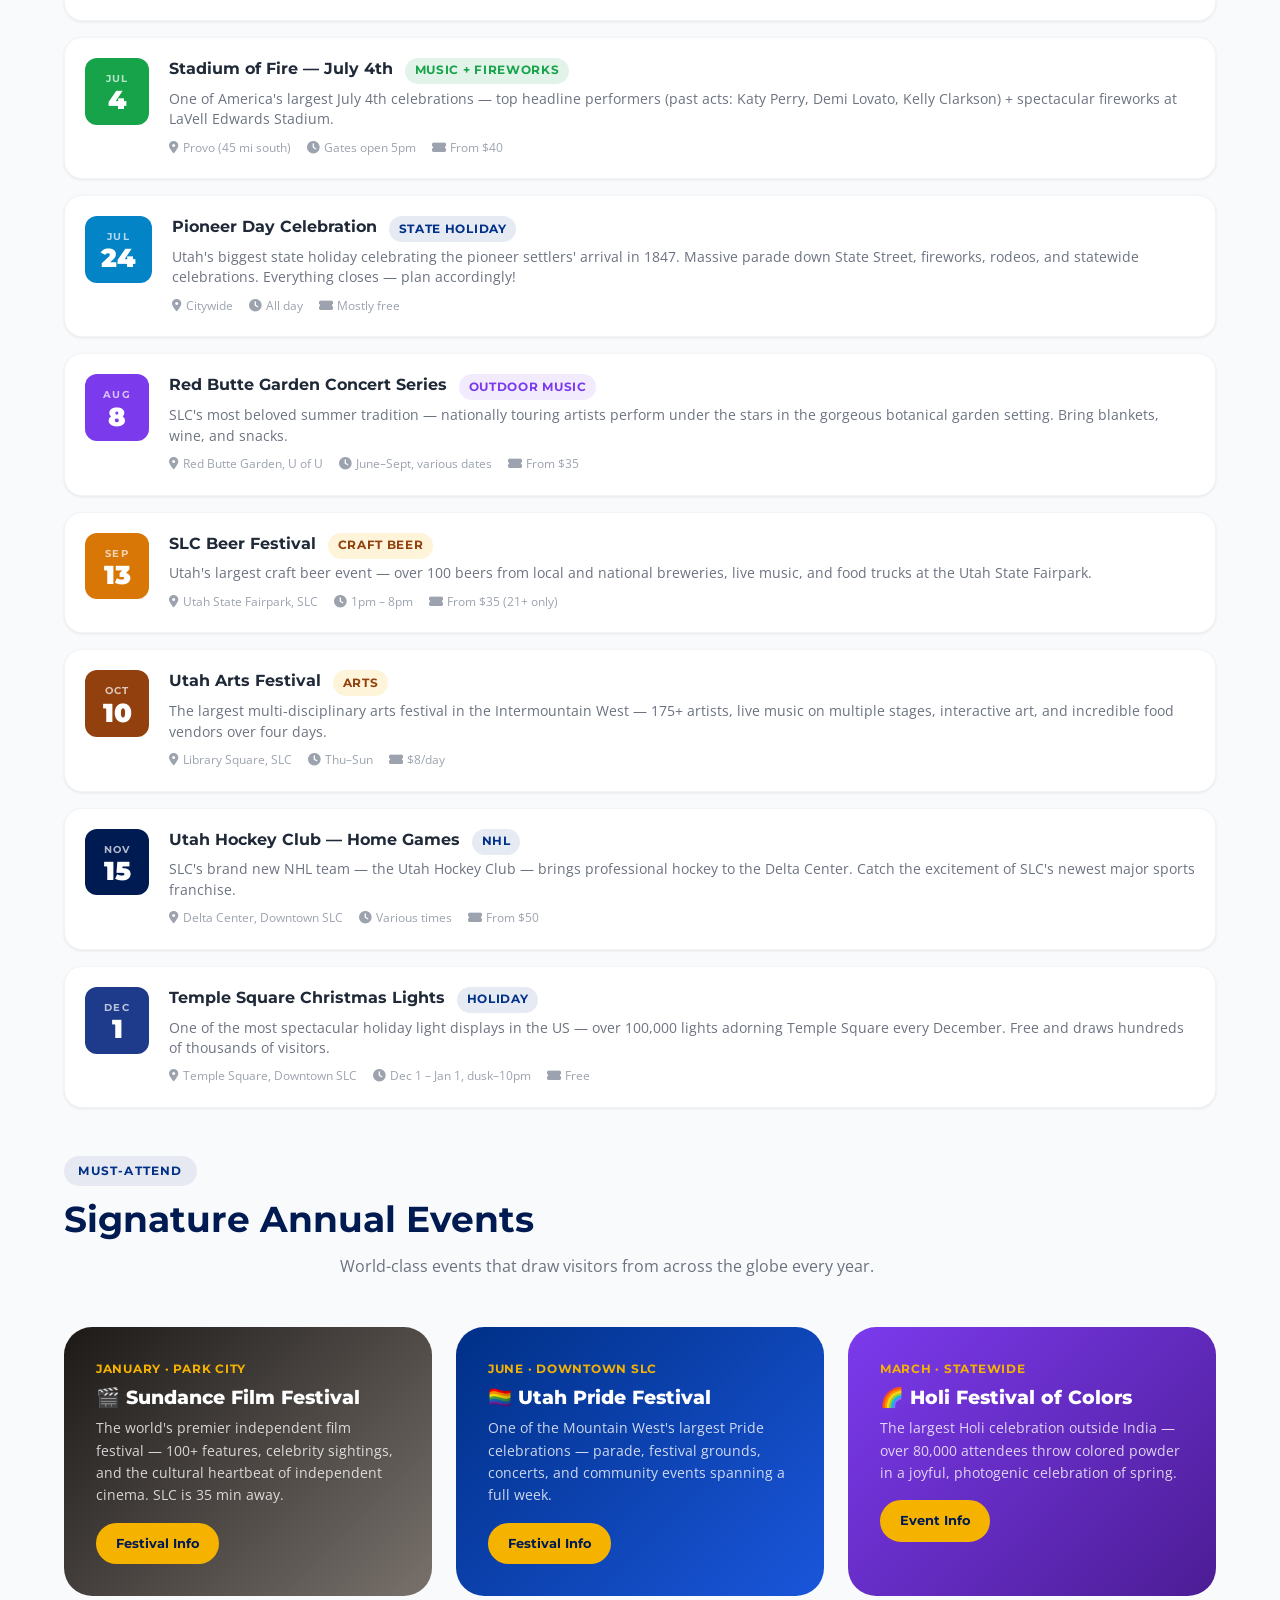
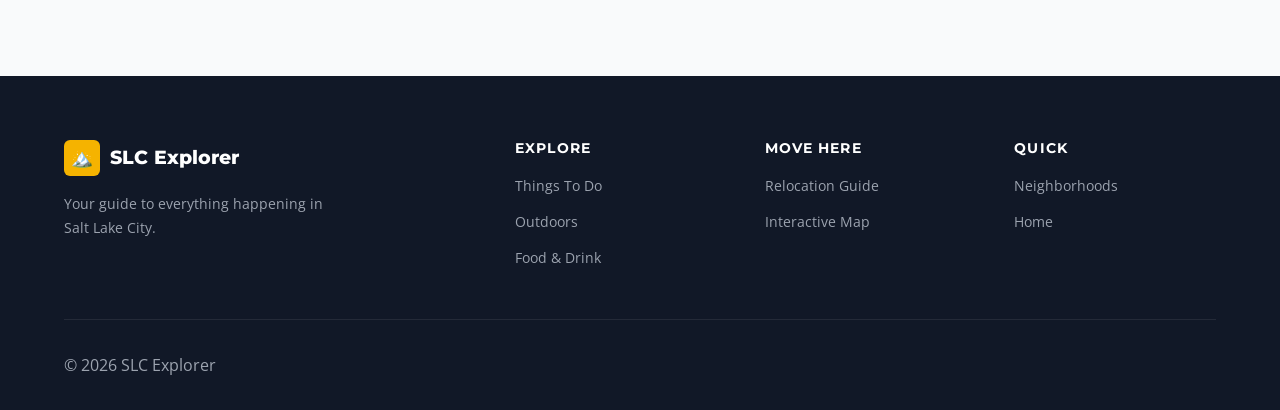
==== commit 9a939030: "Update nav CTA to Move Here in explore and events pages" ====
--- a/events.html
+++ b/events.html
@@ -37,7 +37,7 @@
       <a href="food.html">Food & Drink</a>
       <a href="events.html" class="active">Events</a>
       <a href="map.html">Map</a>
-      <a href="plan.html" class="nav-cta">Plan Visit</a>
+      <a href="plan.html" class="nav-cta">Move Here</a>
     </div>
     <button class="nav-toggle"><span></span><span></span><span></span></button>
   </div>
@@ -332,7 +332,7 @@
     <div class="footer-grid">
       <div class="footer-brand"><div class="logo"><div class="icon">🏔️</div> SLC Explorer</div><p>Your guide to everything happening in Salt Lake City.</p></div>
       <div class="footer-col"><h4>Explore</h4><ul><li><a href="explore.html">Things To Do</a></li><li><a href="outdoors.html">Outdoors</a></li><li><a href="food.html">Food & Drink</a></li></ul></div>
-      <div class="footer-col"><h4>Plan</h4><ul><li><a href="plan.html">Trip Planning</a></li><li><a href="map.html">Interactive Map</a></li></ul></div>
+      <div class="footer-col"><h4>Move Here</h4><ul><li><a href="plan.html">Relocation Guide</a></li><li><a href="map.html">Interactive Map</a></li></ul></div>
       <div class="footer-col"><h4>Quick</h4><ul><li><a href="neighborhoods.html">Neighborhoods</a></li><li><a href="index.html">Home</a></li></ul></div>
     </div>
     <div class="footer-bottom"><p>© 2026 SLC Explorer</p></div>
@@ -357,4 +357,4 @@
   });
 </script>
 </body>
-</html>
+</html>
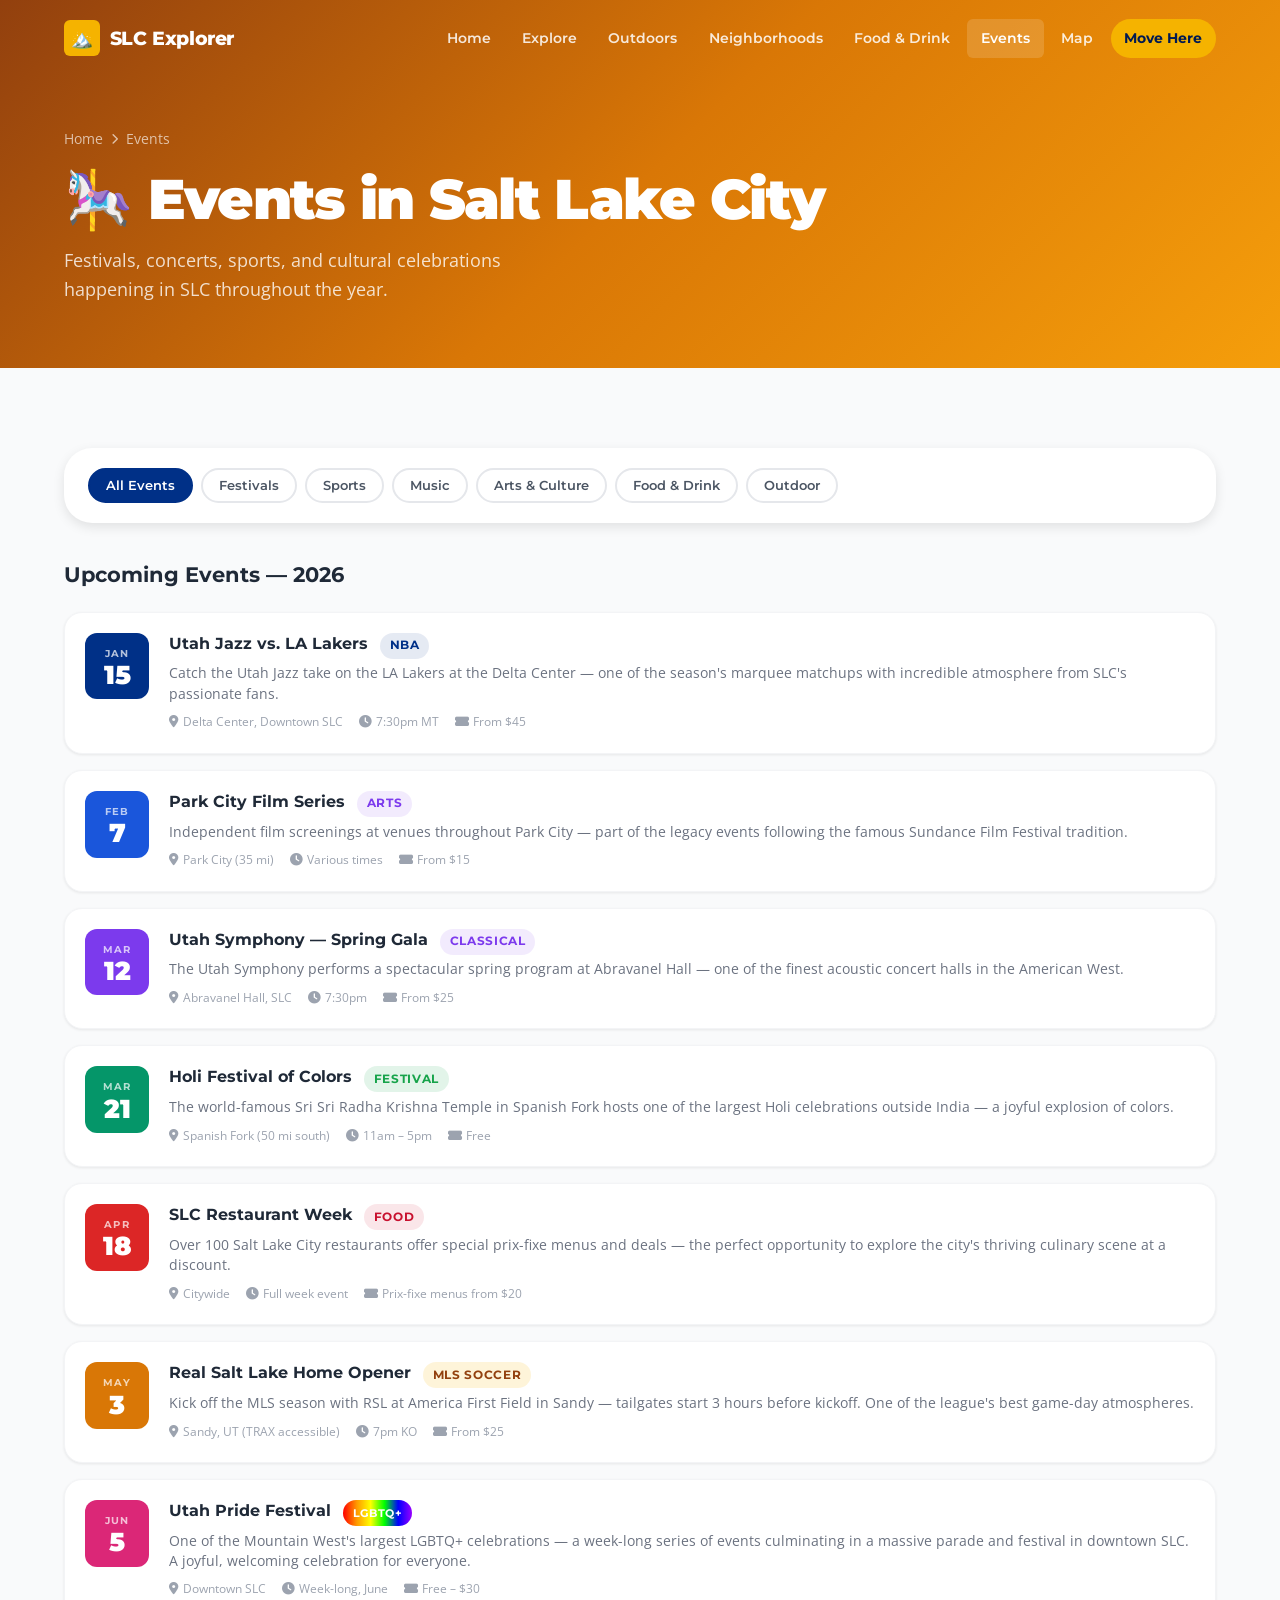
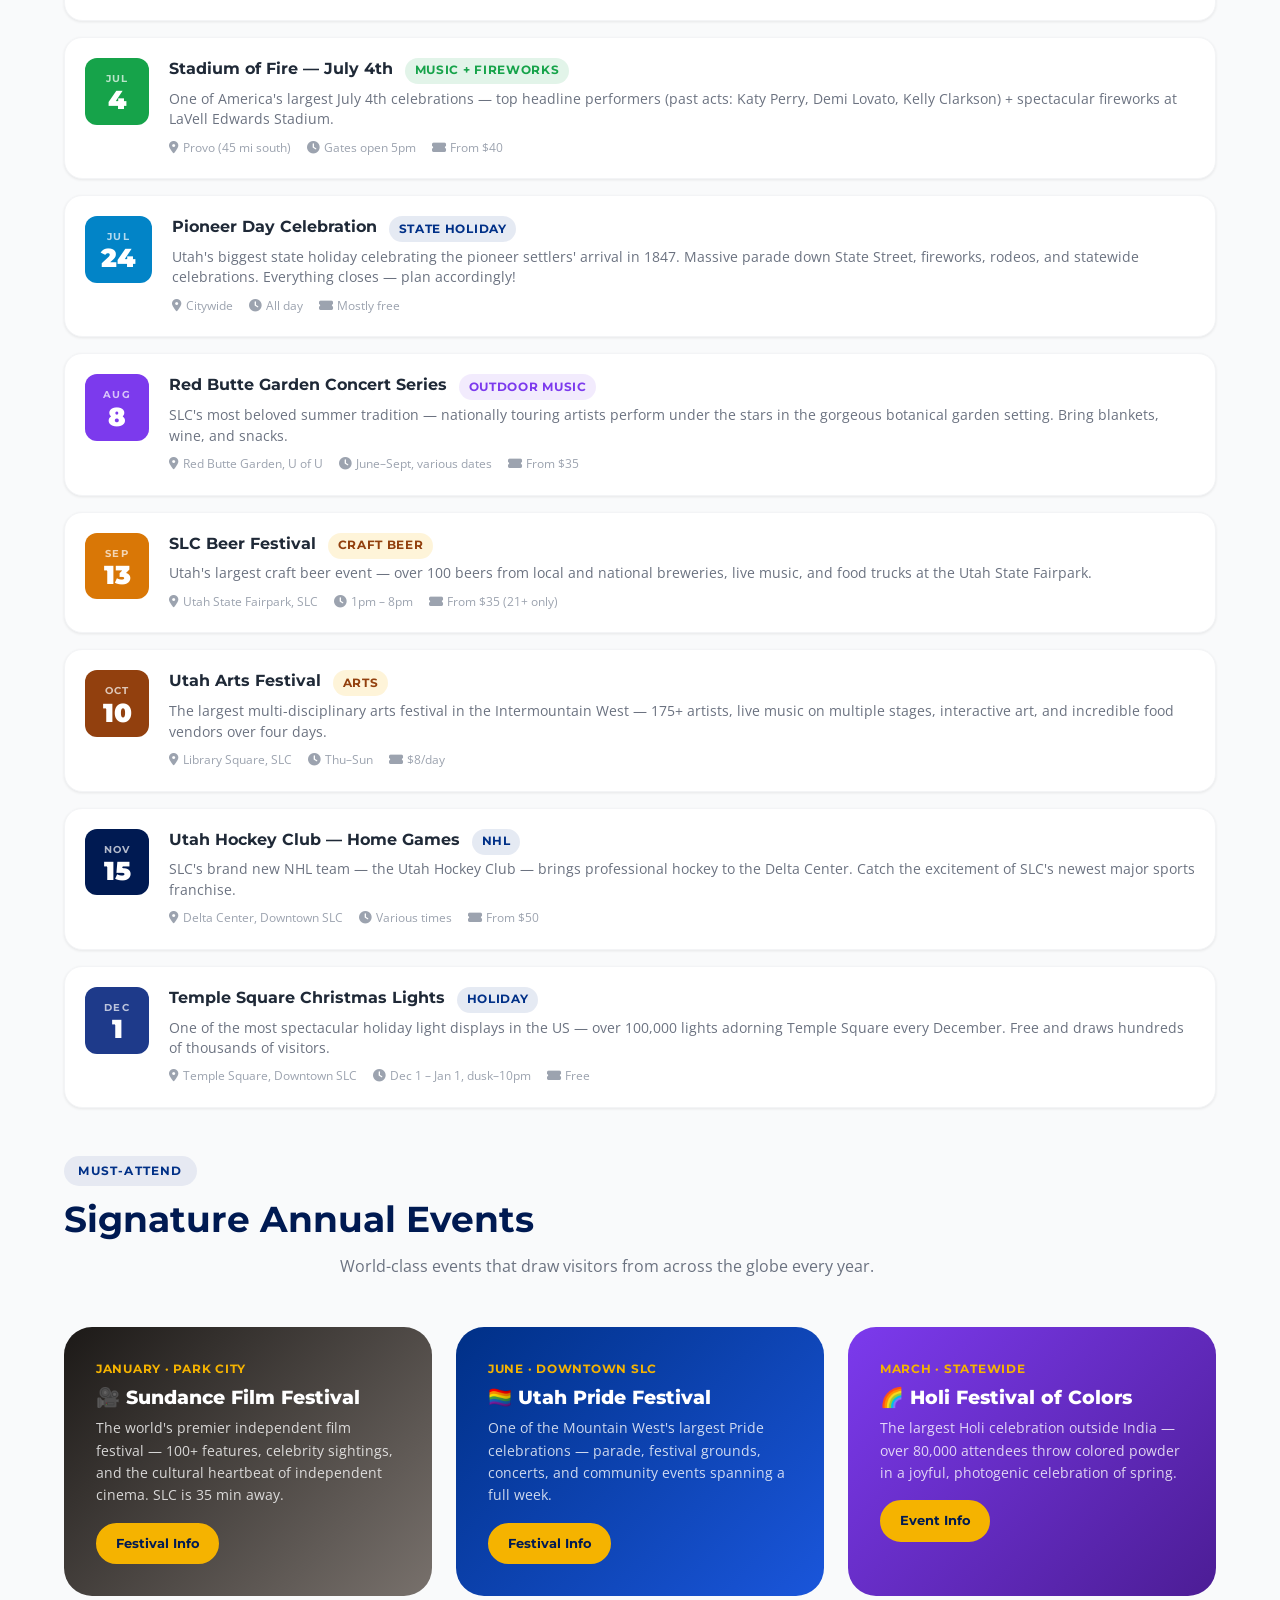
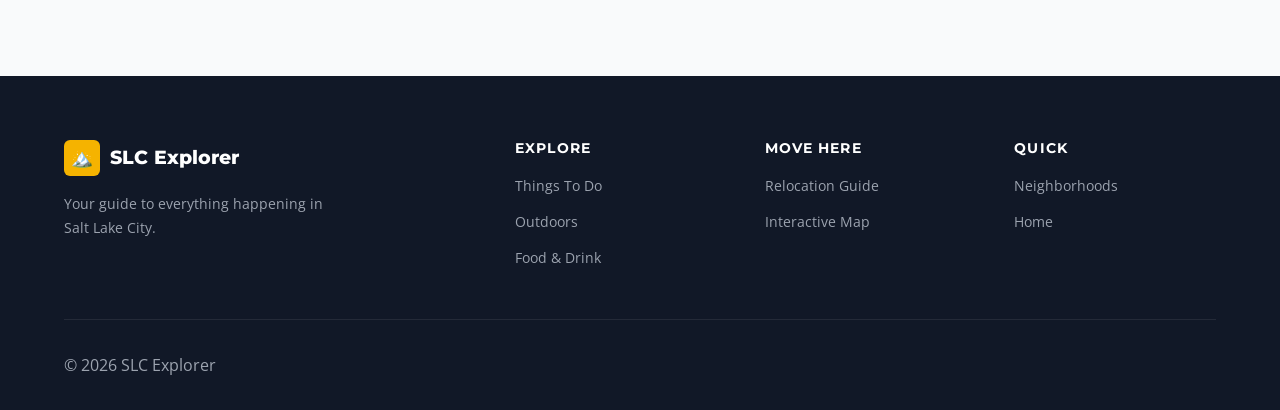
==== commit 89971bf3: "Rebrand 'Plan Visit' to 'Move Here' across all pages; rewrite plan.html as Moving to SLC guide" ====
--- a/events.html
+++ b/events.html
@@ -47,7 +47,7 @@
   <div class="page-hero-bg" style="background: linear-gradient(135deg, #92400e 0%, #d97706 50%, #f59e0b 100%);"></div>
   <div class="container">
     <div class="breadcrumb"><a href="index.html">Home</a> <i class="fas fa-chevron-right" style="font-size:0.7rem;"></i> Events</div>
-    <h1>🎪 Events in Salt Lake City</h1>
+    <h1>🎠 Events in Salt Lake City</h1>
     <p>Festivals, concerts, sports, and cultural celebrations happening in SLC throughout the year.</p>
   </div>
 </div>
@@ -55,7 +55,6 @@
 <section class="section">
   <div class="container">
 
-    <!-- Filter -->
     <div class="filter-bar reveal">
       <div class="filter-chips">
         <button class="chip active" data-filter="all">All Events</button>
@@ -68,7 +67,6 @@
       </div>
     </div>
 
-    <!-- Upcoming Events List -->
     <h3 class="reveal" style="margin-bottom: 1.5rem; font-size: 1.3rem;">Upcoming Events — 2026</h3>
     <div class="cards-grid" style="display: flex; flex-direction: column; gap: 1rem; margin-bottom: 3rem;">
 
@@ -297,7 +295,6 @@
       </div>
     </div>
 
-    <!-- Annual Signature Events -->
     <div class="section-header reveal" style="text-align:left;">
       <div class="section-tag">Must-Attend</div>
       <h2>Signature Annual Events</h2>
@@ -306,7 +303,7 @@
     <div class="grid-3 reveal">
       <div class="annual-card" style="background: linear-gradient(135deg, #1c1917, #78716c);">
         <div class="timing">January · Park City</div>
-        <h3>🎬 Sundance Film Festival</h3>
+        <h3>🎥 Sundance Film Festival</h3>
         <p>The world's premier independent film festival — 100+ features, celebrity sightings, and the cultural heartbeat of independent cinema. SLC is 35 min away.</p>
         <a href="#" class="btn btn-primary btn-sm">Festival Info</a>
       </div>
@@ -343,7 +340,6 @@
 <div class="toast-container"></div>
 <script src="script.js"></script>
 <script>
-  // Filter for event cards
   document.querySelectorAll('.chip[data-filter]').forEach(btn => {
     btn.addEventListener('click', () => {
       document.querySelectorAll('.chip[data-filter]').forEach(b => b.classList.remove('active'));
